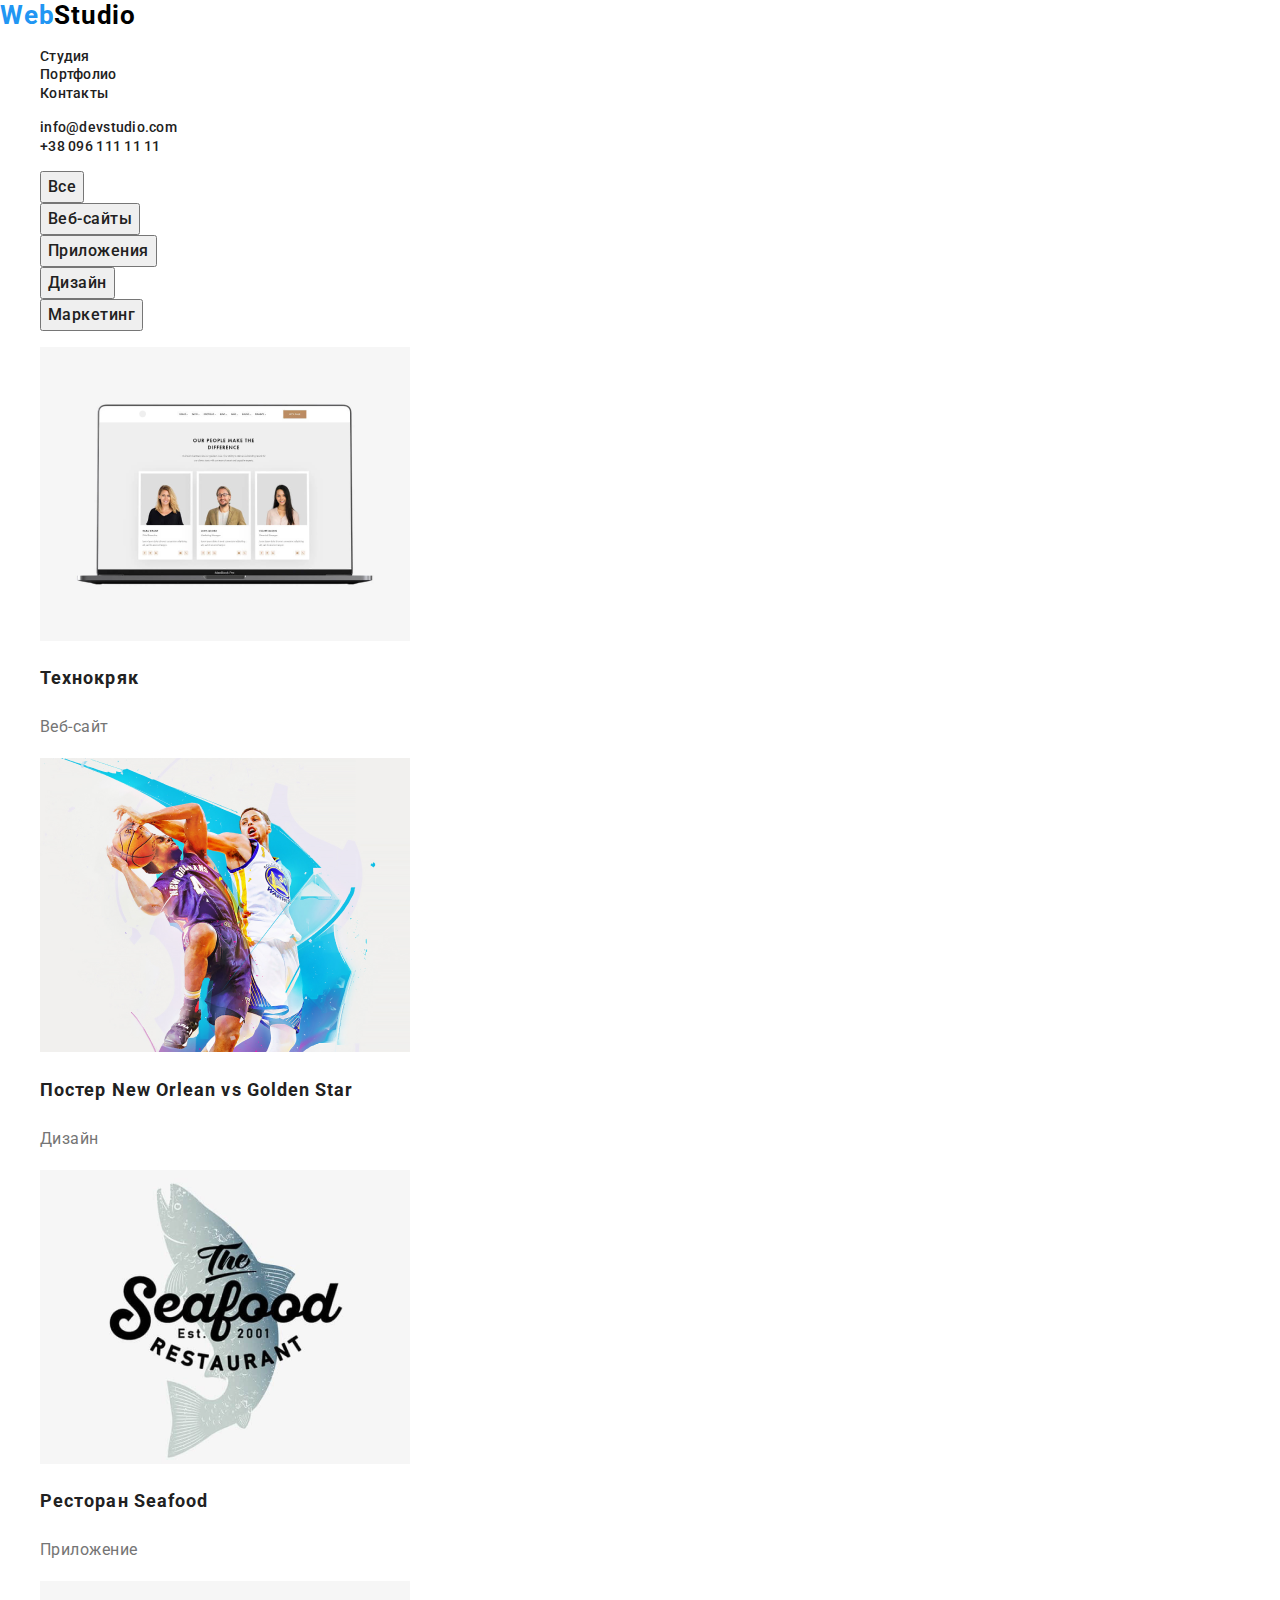
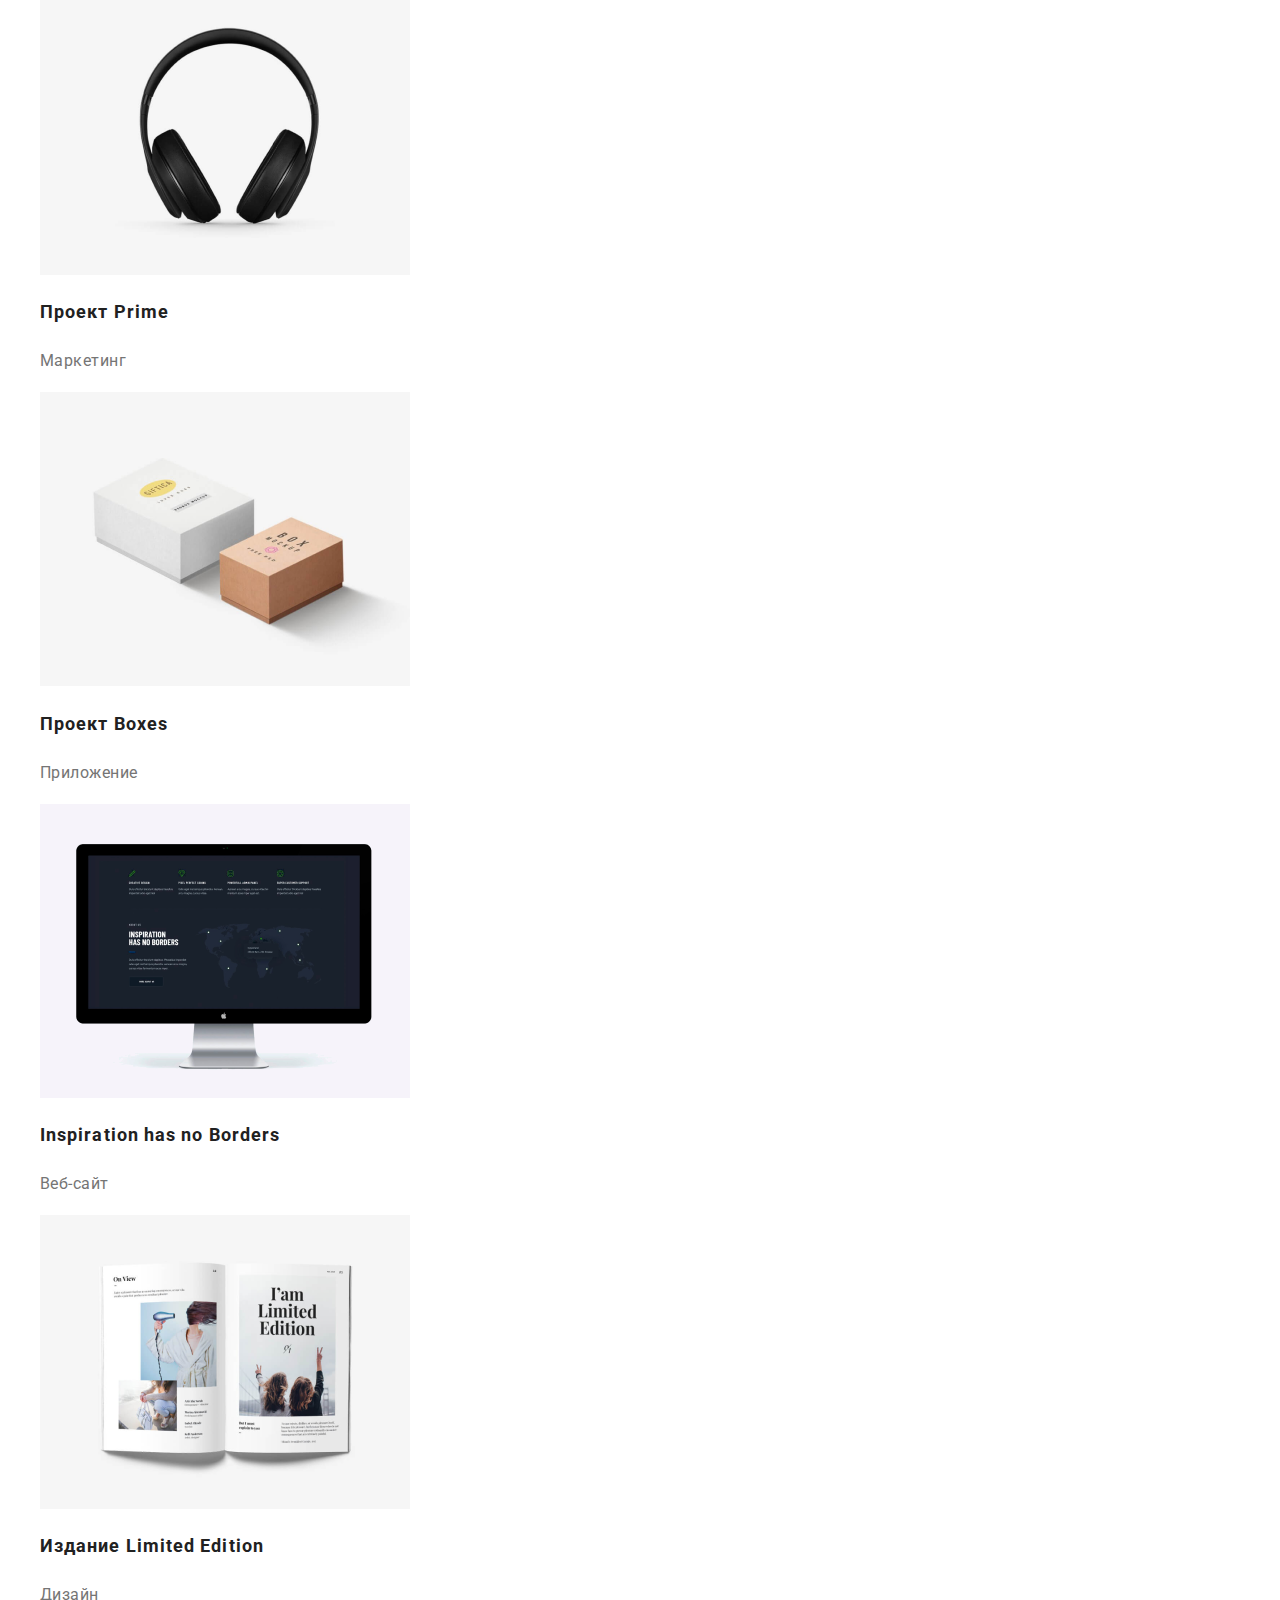
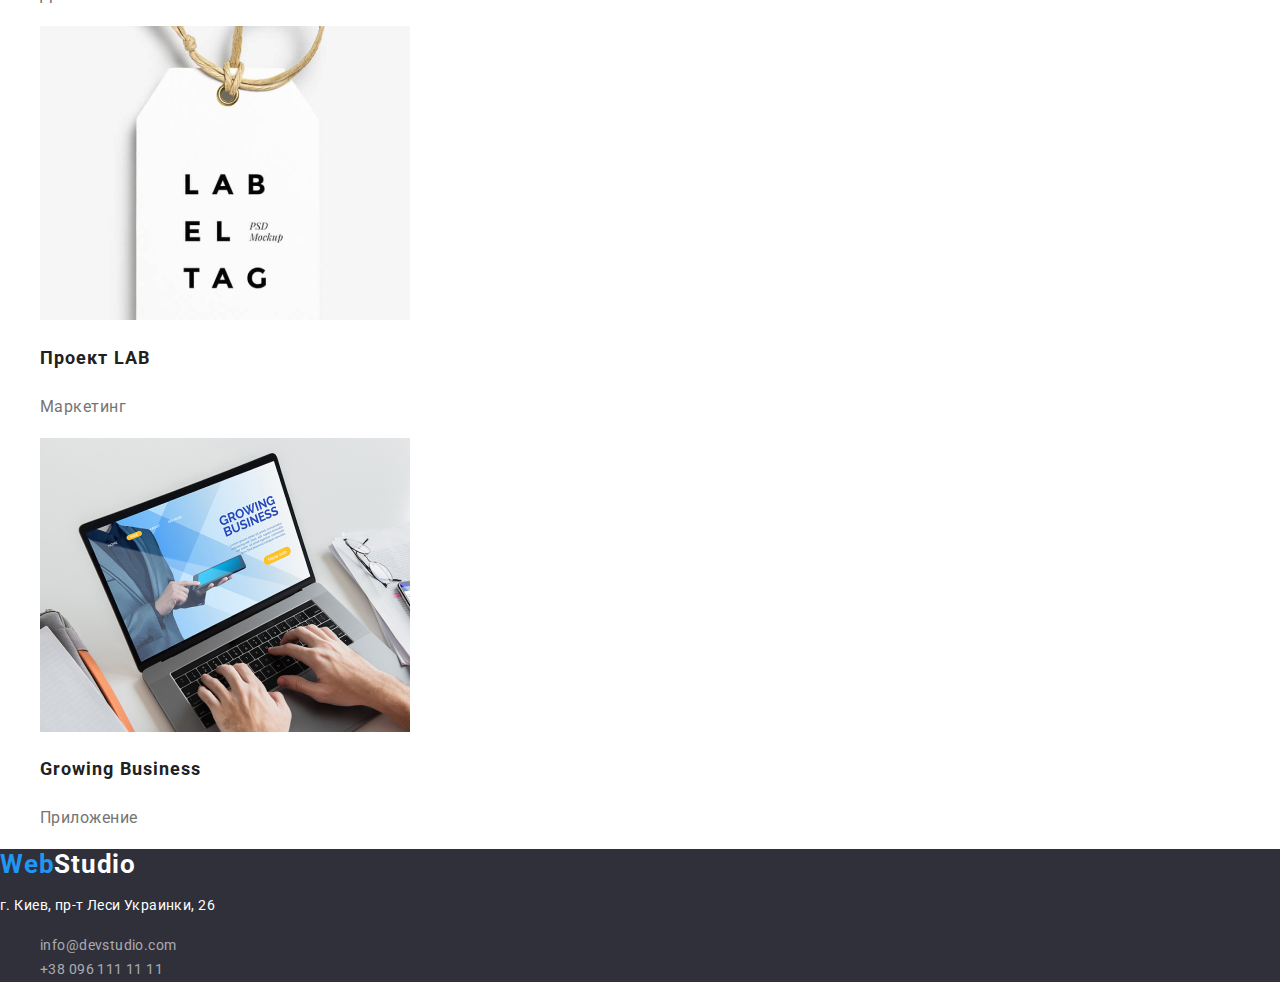
==== portfolio.html @ 299dcc1d "Добавила вкладку портфолио и стили файлам" ====
<!DOCTYPE html>
<html lang="ru">
<head>
    <meta charset="UTF-8">
    <meta name="viewport" content="width=device-width, initial-scale=1.0">
    <title>Portfolio</title>
    <link rel="stylesheet" href="https://cdnjs.cloudflare.com/ajax/libs/modern-normalize/1.0.0/modern-normalize.css">
    <link href="https://fonts.googleapis.com/css2?family=Raleway:wght@700&family=Roboto:wght@400;500;700;900&display=swap" rel="stylesheet">
    <link rel="stylesheet" href="css/styles.css">
</head>
<body>
    <header class="header">
        <nav class="navigation">

                <a class="logo link" lang="en" href="./index.html" aria-label="webstudio logo"><span class="logo-web">Web</span>Studio</a>
                <ul class="navigation-list list">
                    <li class="navigation-list-item"><a class="navigation-list-link link" href="">Студия</a> </li>
                    <li class="navigation-list-item"><a class="navigation-list-link link" href="./portfolio.html">Портфолио</a> </li>
                    <li class="navigation-list-item"><a class="navigation-list-link link" href="">Контакты</a> </li>
                </ul >
                <address class="address">
                    <ul class="address-list list">
                        <li class="address-list-item"><a class="address-list-link link" href="mailto:info@devstudio.com">info@devstudio.com</a></li>
                        <li class="address-list-item"><a class="address-list-link link" href="tel:+380961111111">+38 096 111 11 11</a></li>
                    </ul>
                </address>
        
        </nav>
</header>
<main>
       <!--Portfolio-->
<section class="portfolio">
    <h1 hidden=""> Портфолио</h1>
    <ul class="portfolio-list list">
        <li><button class="portfolio-button" type="button">Все</button></li>
        <li><button class="portfolio-button" type="button">Beб-сайты</button></li>
        <li><button class="portfolio-button" type="button">Приложения</button></li>
        <li><button class="portfolio-button" type="button">Дизайн</button></li>
        <li><button class="portfolio-button" type="button">Маркетинг</button></li>
    </ul>
    <ul class="portfolio-list-pictures list">
        <li>
            <img class="portfolio-list-img" src="./images/portfolio/site.png" width="370" height="294" alt="веб-сайт технокряка">
            <h2 class="porfolio-list-title">Технокряк</h2>
            <p class="portfolio-list-text">Веб-сайт</p></li>
        <li>
            <img class="portfolio-list-img" src="./images/portfolio/poster.png" width="370" height="294" alt="Постер баскетбольный New Orlean vs Golden Star">
            <h2 class="porfolio-list-title">Постер New Orlean vs Golden Star</h2>
            <p class="portfolio-list-text">Дизайн</p>
        </li>
        <li>
            <img class="portfolio-list-img" src="./images/portfolio/seafood.png" width="370" height="294" alt="Логотип ресторана The seafood">
            <h2 class="porfolio-list-title">Ресторан Seafood</h2>
            <p class="portfolio-list-text">Приложение</p>
        </li>
        <li>
            <img class="portfolio-list-img" src="./images/portfolio/headphones.png" width="370" height="294" alt="черные наушники">
            <h2 class="porfolio-list-title">Проект Prime</h2>
            <p class="portfolio-list-text">Маркетинг</p>
        </li>
        <li>
            <img class="portfolio-list-img" src="./images/portfolio/boxes.png" width="370" height="294" alt="две коробки">
            <h2 class="porfolio-list-title">Проект Boxes</h2>
            <p class="portfolio-list-text">Приложение</p>
        </li>
        <li>
            <img class="portfolio-list-img" src="./images/portfolio/computer.png" width="370" height="294" alt="компьютер">
            <h2 class="porfolio-list-title">Inspiration has no Borders</h2>
            <p class="portfolio-list-text">Веб-сайт</p>
        </li>
        <li>
            <img class="portfolio-list-img" src="./images/portfolio/book.png" width="370" height="294" alt="книга">
            <h2 class="porfolio-list-title">Издание Limited Edition</h2>
            <p class="portfolio-list-text">Дизайн</p>
        </li>
        <li>
            <img class="portfolio-list-img" src="./images/portfolio/tag.png" width="370" height="294" alt="бирка лабаратории">
            <h2 class="porfolio-list-title">Проект LAB</h2>
            <p class="portfolio-list-text">Маркетинг</p>
        </li>
        <li>
            <img class="portfolio-list-img" src="./images/portfolio/leptop.png" width="370" height="294" alt="ноутбук">
            <h2 class="porfolio-list-title">Growing Business</h2>
            <p class="portfolio-list-text">Приложение</p>
        </li>
    </ul>
</section>
</main>
<footer class="footer">
    <a class="logo link" lang="en" href="./portfolio.html" aria-label="webstudio logo"><span class="logo-web">Web</span><span class="logo-studio">Studio</span> </a>

        <p class="address-location">г. Киев, пр-т Леси Украинки, 26</p>
        <address class="address">
            <ul class="address-list list">
                <li class="address-list-item"><a class="address-list-link-footer link" href="mailto:info@devstudio.com">info@devstudio.com</a></li>
                <li class="address-list-item"><a class="address-list-link-footer link" href="tel:+380961111111">+38 096 111 11 11</a></li>
            </ul>
        </address>


</footer>
    
</body>
</html>
---- css/styles.css ----
:root{
    --accent-color:#2196F3;
    --main-font:'Roboto', sans-serif;
    --secondary-font: "Raleway", sans-serif;

}







body {
    font-family: var(--main-font);
    font-style: normal;

    
      }
    .list{
        list-style: none; 
    }

      .link {
        text-decoration: none;
      }
      .address {
        font-style: normal;
      }
      /*  ============ HEADER  ============ */
      .logo{
        font-family:var(--secondary-font)
        font-style: normal;
        font-weight: 700;
        font-size: 26px;
        line-height: 1.192;
        letter-spacing: 0.03em;
        color: #000000;
    }
        
     .logo-web{
       color: #2196F3;
}
   .navigation-list-link ,
   .address-list-link {
    font-weight: 500;
    font-size: 14px;
    line-height: 1.143;
    letter-spacing: 0.02em;
    color: #212121;
   }
   .navigation-list-link:hover,
   .navigation-list-link:focus,
   .address-list-link:hover,
   .address-list-link:focus{
    color:var(--accent-color);}
    
        /*  ============END  HEADER  ============ */ 

    
       /*  ===========HERO  ============ */ 
        .hero{
            background: #2F303A;
        }

   .hero-title{
    font-weight: 900;
    font-size: 44px;
    line-height: 1.364;
    text-align: center;
    letter-spacing: 0.06em;
    text-transform: uppercase;
    color: #FFFFFF;
   }

   .button{
    font-weight: 700;
    font-size: 16px;
    line-height: 1.875;
    display: flex;
    align-items: center;
    text-align: center;
    letter-spacing: 0.06em;
    color: #FFFFFF;
    background-color: var(--accent-color);
   }
   /*  =========== END HERO  ============ */ 

     /*  =========== BENEFITS  ============ */ 
.benefits-list-title{
font-weight: 700;
font-size: 14px;
line-height: 1.143;
letter-spacing: 0.03em;
text-transform: uppercase;
color: #212121;

}
.benefits-list-text{
font-weight: 400;
font-size: 14px;
line-height: 1.714;
letter-spacing: 0.03em;
color: #757575;
}
/*  =========== END BENEFITS  ============ */ 

/*  =========== WHAT WE DO   ============ */ 
.title{
font-weight: 700;
font-size: 36px;
line-height: 1.167;
text-align: center;
letter-spacing: 0.03em;
color: #212121;

}
/*  =========== END WHAT WE DO   ============ */ 
/*  =========== OUR TEAM   ============ */ 
.team-member-name{

font-weight: 500;
font-size: 16px;
line-height: 1.186;
text-align: center;
letter-spacing: 0.03em;
color: #212121;
}

.team-member-position{
font-weight: 400;
font-size: 16px;
line-height: 1.186;
letter-spacing: 0.03em;
color: #757575;
}
/*  ===========END  OUR TEAM   ============ */ 

/*  ===========FOOTER  ============ */ 
.address-location{
font-weight: 400;
font-size: 14px;
line-height: 1.714;
letter-spacing: 0.03em;
color: #FFFFFF;
}
.logo-studio{
    color: #FFFFFF;
}
.address-list-link-footer {
font-weight: 400;
font-size: 14px;
line-height: 1.714;
letter-spacing: 0.03em;
color: rgba(255, 255, 255, 0.6);
}
.address-list-link-footer:hover,
.address-list-link-foote:focus{
color:var(--accent-color);
}
.footer{
background: #2F303A;;
}
.portfolio-button{
font-weight: 500;
font-size: 16px;
line-height: 1.625;
text-align: center;
letter-spacing: 0.03em;
color: #212121;
}
.portfolio-button:hover,
.portfolio-button:focus{
    color: #FFFFFF;
    background: var(--accent-color);
}
.porfolio-list-title{
font-weight: 700;
font-size: 18px;
line-height: 2;
letter-spacing: 0.06em;
color: #212121;
}
.portfolio-list-text{
font-weight: 400;
font-size: 16px;
line-height: 1.875;
letter-spacing: 0.03em;
color: #757575;
}
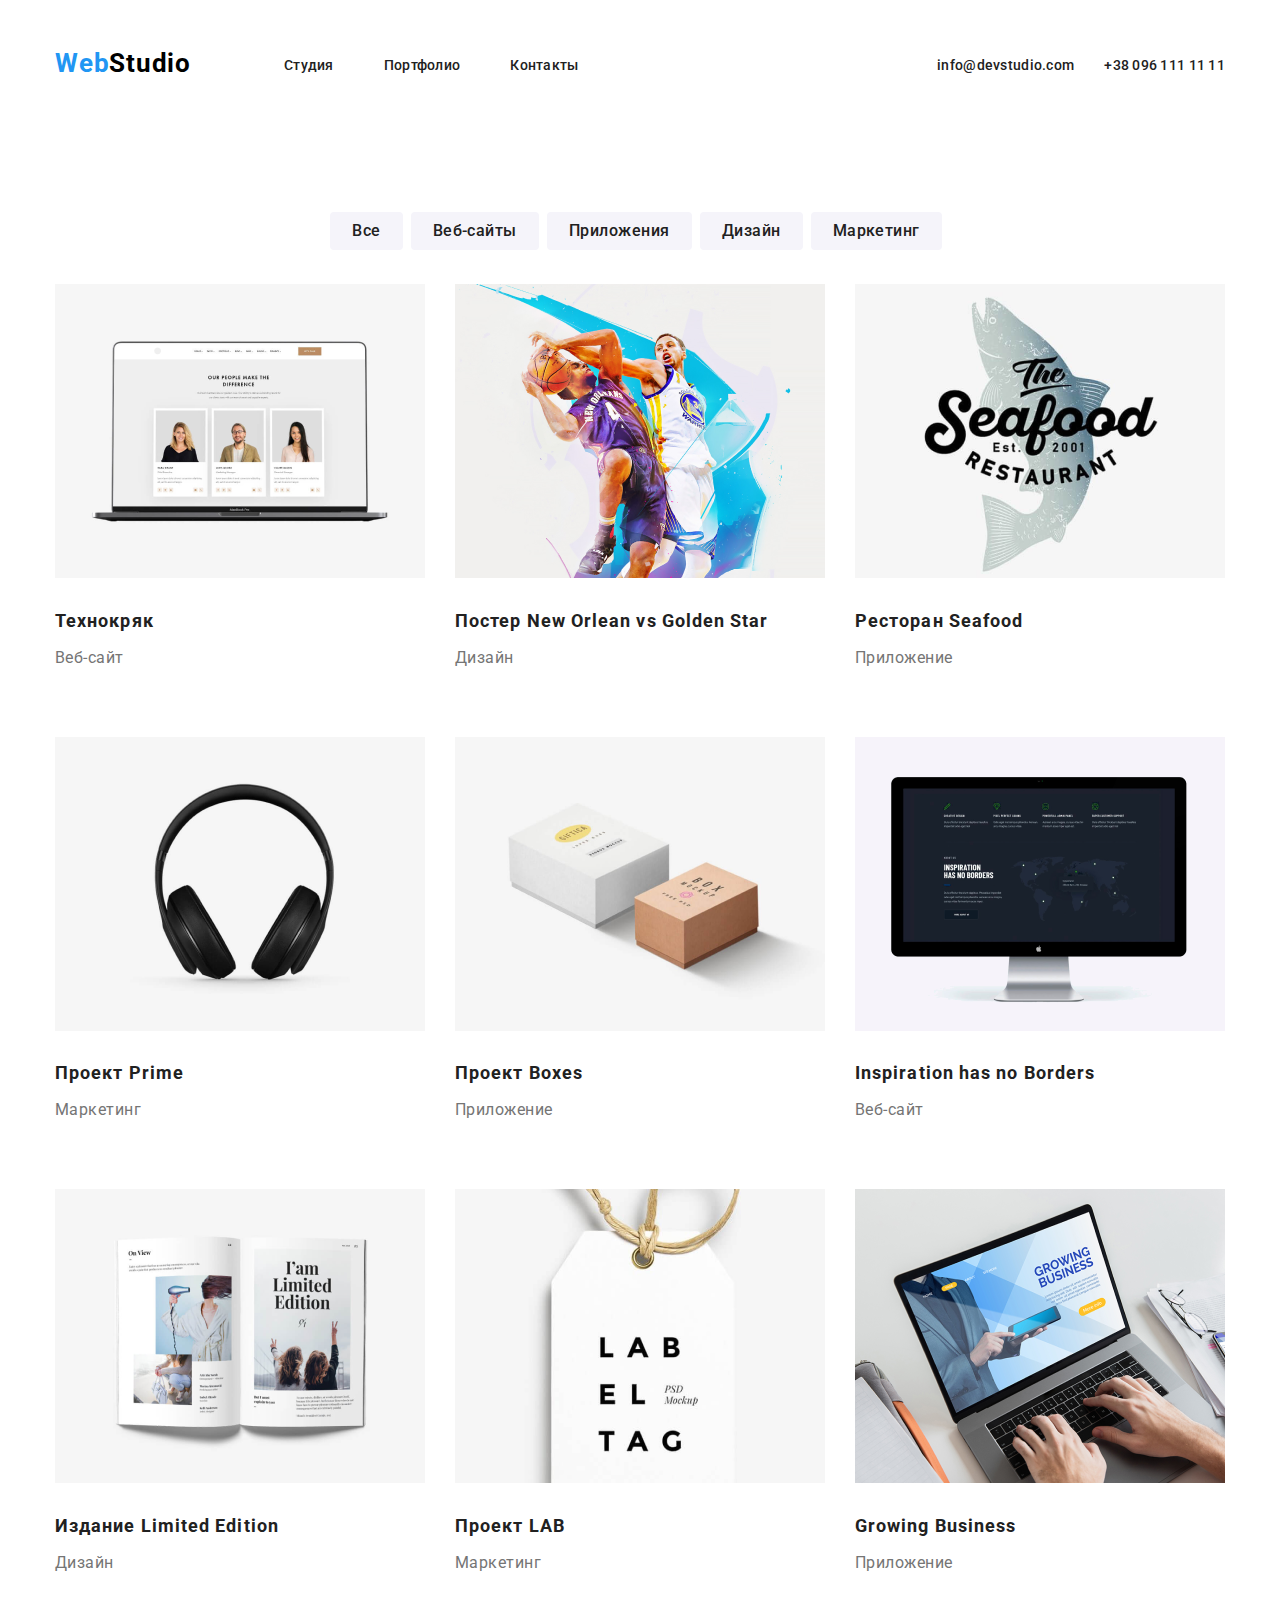
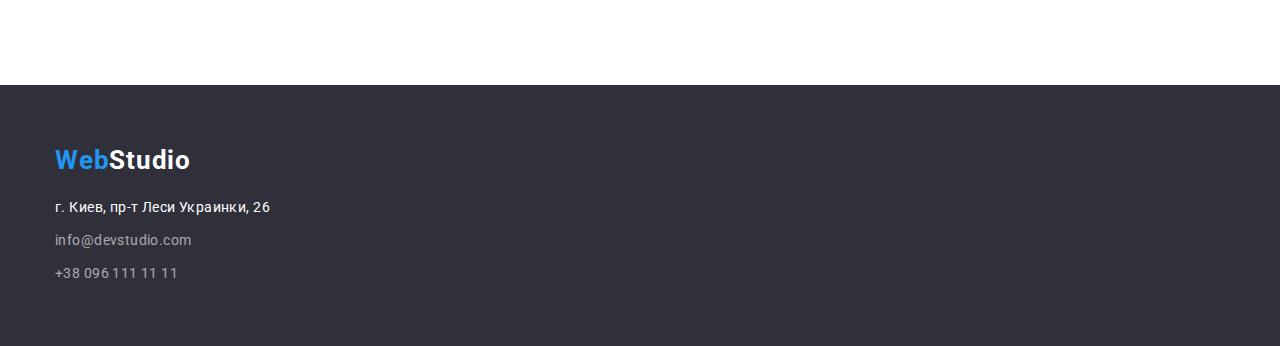
==== commit 6614ce81: "Добавила стили позиционирования контента страниц Студия и Портфолио использовав Flexbox" ====
--- a/portfolio.html
+++ b/portfolio.html
@@ -10,12 +10,13 @@
 </head>
 <body>
     <header class="header">
-        <nav class="navigation">
+        <div class="container">
+            <nav class="navigation">
 
                 <a class="logo link" lang="en" href="./index.html" aria-label="webstudio logo"><span class="logo-web">Web</span>Studio</a>
                 <ul class="navigation-list list">
                     <li class="navigation-list-item"><a class="navigation-list-link link" href="">Студия</a> </li>
-                    <li class="navigation-list-item"><a class="navigation-list-link link" href="./portfolio.html">Портфолио</a> </li>
+                    <li class="navigation-list-item"><a class="navigation-list-link link" href="./index.html">Портфолио</a> </li>
                     <li class="navigation-list-item"><a class="navigation-list-link link" href="">Контакты</a> </li>
                 </ul >
                 <address class="address">
@@ -26,76 +27,86 @@
                 </address>
         
         </nav>
+
+        </div>
+        
 </header>
 <main>
        <!--Portfolio-->
 <section class="portfolio">
-    <h1 hidden=""> Портфолио</h1>
-    <ul class="portfolio-list list">
-        <li><button class="portfolio-button" type="button">Все</button></li>
-        <li><button class="portfolio-button" type="button">Beб-сайты</button></li>
-        <li><button class="portfolio-button" type="button">Приложения</button></li>
-        <li><button class="portfolio-button" type="button">Дизайн</button></li>
-        <li><button class="portfolio-button" type="button">Маркетинг</button></li>
-    </ul>
-    <ul class="portfolio-list-pictures list">
-        <li>
-            <img class="portfolio-list-img" src="./images/portfolio/site.png" width="370" height="294" alt="веб-сайт технокряка">
-            <h2 class="porfolio-list-title">Технокряк</h2>
-            <p class="portfolio-list-text">Веб-сайт</p></li>
-        <li>
-            <img class="portfolio-list-img" src="./images/portfolio/poster.png" width="370" height="294" alt="Постер баскетбольный New Orlean vs Golden Star">
-            <h2 class="porfolio-list-title">Постер New Orlean vs Golden Star</h2>
-            <p class="portfolio-list-text">Дизайн</p>
-        </li>
-        <li>
-            <img class="portfolio-list-img" src="./images/portfolio/seafood.png" width="370" height="294" alt="Логотип ресторана The seafood">
-            <h2 class="porfolio-list-title">Ресторан Seafood</h2>
-            <p class="portfolio-list-text">Приложение</p>
-        </li>
-        <li>
-            <img class="portfolio-list-img" src="./images/portfolio/headphones.png" width="370" height="294" alt="черные наушники">
-            <h2 class="porfolio-list-title">Проект Prime</h2>
-            <p class="portfolio-list-text">Маркетинг</p>
-        </li>
-        <li>
-            <img class="portfolio-list-img" src="./images/portfolio/boxes.png" width="370" height="294" alt="две коробки">
-            <h2 class="porfolio-list-title">Проект Boxes</h2>
-            <p class="portfolio-list-text">Приложение</p>
-        </li>
-        <li>
-            <img class="portfolio-list-img" src="./images/portfolio/computer.png" width="370" height="294" alt="компьютер">
-            <h2 class="porfolio-list-title">Inspiration has no Borders</h2>
-            <p class="portfolio-list-text">Веб-сайт</p>
-        </li>
-        <li>
-            <img class="portfolio-list-img" src="./images/portfolio/book.png" width="370" height="294" alt="книга">
-            <h2 class="porfolio-list-title">Издание Limited Edition</h2>
-            <p class="portfolio-list-text">Дизайн</p>
-        </li>
-        <li>
-            <img class="portfolio-list-img" src="./images/portfolio/tag.png" width="370" height="294" alt="бирка лабаратории">
-            <h2 class="porfolio-list-title">Проект LAB</h2>
-            <p class="portfolio-list-text">Маркетинг</p>
-        </li>
-        <li>
-            <img class="portfolio-list-img" src="./images/portfolio/leptop.png" width="370" height="294" alt="ноутбук">
-            <h2 class="porfolio-list-title">Growing Business</h2>
-            <p class="portfolio-list-text">Приложение</p>
-        </li>
-    </ul>
+    <div class="container">
+        <h1 hidden=""> Портфолио</h1>
+        <ul class="portfolio-list list">
+            <li><button class="portfolio-button" type="button">Все</button></li>
+            <li><button class="portfolio-button" type="button">Beб-сайты</button></li>
+            <li><button class="portfolio-button" type="button">Приложения</button></li>
+            <li><button class="portfolio-button" type="button">Дизайн</button></li>
+            <li><button class="portfolio-button" type="button">Маркетинг</button></li>
+        </ul>
+        <ul class="portfolio-list-pictures list">
+            <li>
+                <img class="portfolio-list-img" src="./images/portfolio/site.png" width="370" height="294" alt="веб-сайт технокряка">
+                <h2 class="porfolio-list-title">Технокряк</h2>
+                <p class="portfolio-list-text">Веб-сайт</p></li>
+            <li>
+                <img class="portfolio-list-img" src="./images/portfolio/poster.png" width="370" height="294" alt="Постер баскетбольный New Orlean vs Golden Star">
+                <h2 class="porfolio-list-title">Постер New Orlean vs Golden Star</h2>
+                <p class="portfolio-list-text">Дизайн</p>
+            </li>
+            <li>
+                <img class="portfolio-list-img" src="./images/portfolio/seafood.png" width="370" height="294" alt="Логотип ресторана The seafood">
+                <h2 class="porfolio-list-title">Ресторан Seafood</h2>
+                <p class="portfolio-list-text">Приложение</p>
+            </li>
+            <li>
+                <img class="portfolio-list-img" src="./images/portfolio/headphones.png" width="370" height="294" alt="черные наушники">
+                <h2 class="porfolio-list-title">Проект Prime</h2>
+                <p class="portfolio-list-text">Маркетинг</p>
+            </li>
+            <li>
+                <img class="portfolio-list-img" src="./images/portfolio/boxes.png" width="370" height="294" alt="две коробки">
+                <h2 class="porfolio-list-title">Проект Boxes</h2>
+                <p class="portfolio-list-text">Приложение</p>
+            </li>
+            <li>
+                <img class="portfolio-list-img" src="./images/portfolio/computer.png" width="370" height="294" alt="компьютер">
+                <h2 class="porfolio-list-title">Inspiration has no Borders</h2>
+                <p class="portfolio-list-text">Веб-сайт</p>
+            </li>
+            <li>
+                <img class="portfolio-list-img" src="./images/portfolio/book.png" width="370" height="294" alt="книга">
+                <h2 class="porfolio-list-title">Издание Limited Edition</h2>
+                <p class="portfolio-list-text">Дизайн</p>
+            </li>
+            <li>
+                <img class="portfolio-list-img" src="./images/portfolio/tag.png" width="370" height="294" alt="бирка лабаратории">
+                <h2 class="porfolio-list-title">Проект LAB</h2>
+                <p class="portfolio-list-text">Маркетинг</p>
+            </li>
+            <li>
+                <img class="portfolio-list-img" src="./images/portfolio/leptop.png" width="370" height="294" alt="ноутбук">
+                <h2 class="porfolio-list-title">Growing Business</h2>
+                <p class="portfolio-list-text">Приложение</p>
+            </li>
+        </ul>
+    </div>
+    
 </section>
 </main>
 <footer class="footer">
-    <a class="logo link" lang="en" href="./portfolio.html" aria-label="webstudio logo"><span class="logo-web">Web</span><span class="logo-studio">Studio</span> </a>
+    <div class="container">
+        <a class="footer-logo  link" lang="en" href="./portfolio.html" aria-label="webstudio logo"><span class="logo-web">Web</span><span class="footer-logo-studio">Studio</span> </a>
 
         <p class="address-location">г. Киев, пр-т Леси Украинки, 26</p>
         <address class="address">
-            <ul class="address-list list">
-                <li class="address-list-item"><a class="address-list-link-footer link" href="mailto:info@devstudio.com">info@devstudio.com</a></li>
-                <li class="address-list-item"><a class="address-list-link-footer link" href="tel:+380961111111">+38 096 111 11 11</a></li>
+            <ul class="address-list-footer list">
+                <li class="address-list-footer-item"><a class="address-list-link-footer link" href="mailto:info@devstudio.com">info@devstudio.com</a></li>
+                <li class="address-list-footer-item"><a class="address-list-link-footer link" href="tel:+380961111111">+38 096 111 11 11</a></li>
             </ul>
         </address>
+
+    </div>
+   
 
 
 </footer>
--- a/css/styles.css
+++ b/css/styles.css
@@ -1,92 +1,171 @@
 :root{
-    --accent-color:#2196F3;
-    --main-font:'Roboto', sans-serif;
-    --secondary-font: "Raleway", sans-serif;
-
-}
-
-
-
-
-
-
+  --accent-color:#2196F3;
+  --main-font:'Roboto', sans-serif;
+  --secondary-font: "Raleway", sans-serif;
+}
+
+
+html{
+  box-sizing: border-box;
+}
+*,
+*::before,
+*::after {
+  box-sizing: inherit;
+  margin: 0;
+  padding:0;
+}
+
+.img{
+  display: block;
+}
+
+.container{
+  width: 1200px;
+  padding: 0 15px;
+  margin: 0 auto;
+}
+.section{
+  padding-top: 94px;
+  padding-bottom: 94px;
+}
 
 body {
-    font-family: var(--main-font);
-    font-style: normal;
-
+  font-family: var(--main-font);
+  font-style: normal;
+
+    }
+  .list{
+      list-style: none; 
+  }
+
+    .link {
+      text-decoration: none;
+    }
+    .address {
+      font-style: normal;
+    }
+    /*  ============ HEADER  ============ */
+    .header{
+      padding-top: 24px;
+      padding-bottom: 25px;
+    }
+    .header.container{
+      display: flex;
+      align-items: center;
+    }
+   .navigation{
+     display: flex;
+   }
     
+   .navigation-list{
+     display: flex;
+     padding-top: 32px;
+     padding-bottom: 32px;
+   }
+    .navigation-list-item:not(:last-child){
+     margin-right: 50px;
+    }
+
+    .address-list{
+     display: flex;
+     padding-top: 32px;
+     padding-bottom: 32px;
+    }
+    .address{
+      margin-left: auto;
+    }
+    
+    .address-list-item:not(:last-child){
+     margin-right: 30px;
+    }
+    
+    
+    .logo{
+      font-family:var(--secondary-font)
+      font-style: normal;
+      font-weight: 700;
+      font-size: 26px;
+      line-height: 1.192;
+      letter-spacing: 0.03em;
+      color: #000000;
+      margin-right:93px; 
+      padding-top: 24px;
+      padding-bottom: 25px;
+  }
+      
+   .logo-web{
+     color: #2196F3;
+}
+ .navigation-list-link ,
+ .address-list-link {
+  font-weight: 500;
+  font-size: 14px;
+  line-height: 1.143;
+  letter-spacing: 0.02em;
+  color: #212121;
+ }
+ .navigation-list-link:hover,
+ .navigation-list-link:focus,
+ .address-list-link:hover,
+ .address-list-link:focus{
+  color:var(--accent-color);}
+  
+      /*  ============END  HEADER  ============ */ 
+
+  
+     /*  ===========HERO  ============ */ 
+      .hero{
+          background: #2F303A;
+          text-align: center;
+          padding-top: 200px;
+          padding-bottom: 200px;
       }
-    .list{
-        list-style: none; 
-    }
-
-      .link {
-        text-decoration: none;
-      }
-      .address {
-        font-style: normal;
-      }
-      /*  ============ HEADER  ============ */
-      .logo{
-        font-family:var(--secondary-font)
-        font-style: normal;
-        font-weight: 700;
-        font-size: 26px;
-        line-height: 1.192;
-        letter-spacing: 0.03em;
-        color: #000000;
-    }
-        
-     .logo-web{
-       color: #2196F3;
-}
-   .navigation-list-link ,
-   .address-list-link {
-    font-weight: 500;
-    font-size: 14px;
-    line-height: 1.143;
-    letter-spacing: 0.02em;
-    color: #212121;
+     
+ .hero-title{
+  font-weight: 900;
+  font-size: 44px;
+  line-height: 1.364;
+  text-align: center;
+  letter-spacing: 0.06em;
+  text-transform: uppercase;
+  color: #FFFFFF;
+  margin-bottom: 30px;
+  margin-left: auto;
+  margin-right: auto;
+ }
+
+ .hero-btn{
+  display: block;
+  padding: 10px 32px;
+  font-weight: 700;
+  border: 0;
+  border-radius: 8px;
+  font-size: 16px;
+  line-height: 1.875;
+  display: inline;
+  align-items: center;
+  text-align: center;
+  letter-spacing: 0.06em;
+  color: #FFFFFF;
+  background-color: var(--accent-color);
+  
+ }
+
+
+ /*  =========== END HERO  ============ */ 
+
+   /*  =========== BENEFITS  ============ */ 
+   .benefits-list{
+     display: flex;
+    justify-content: space-between;
    }
-   .navigation-list-link:hover,
-   .navigation-list-link:focus,
-   .address-list-link:hover,
-   .address-list-link:focus{
-    color:var(--accent-color);}
-    
-        /*  ============END  HEADER  ============ */ 
-
-    
-       /*  ===========HERO  ============ */ 
-        .hero{
-            background: #2F303A;
-        }
-
-   .hero-title{
-    font-weight: 900;
-    font-size: 44px;
-    line-height: 1.364;
-    text-align: center;
-    letter-spacing: 0.06em;
-    text-transform: uppercase;
-    color: #FFFFFF;
+
+   .benefits-list >li {
+    flex-basis: 270px;
+    margin-right: 30px;
    }
 
-   .button{
-    font-weight: 700;
-    font-size: 16px;
-    line-height: 1.875;
-    display: flex;
-    align-items: center;
-    text-align: center;
-    letter-spacing: 0.06em;
-    color: #FFFFFF;
-    background-color: var(--accent-color);
-   }
-   /*  =========== END HERO  ============ */ 
-
-     /*  =========== BENEFITS  ============ */ 
 .benefits-list-title{
 font-weight: 700;
 font-size: 14px;
@@ -94,6 +173,7 @@
 letter-spacing: 0.03em;
 text-transform: uppercase;
 color: #212121;
+margin-bottom: 10px;
 
 }
 .benefits-list-text{
@@ -103,28 +183,56 @@
 letter-spacing: 0.03em;
 color: #757575;
 }
+
+
+
+
 /*  =========== END BENEFITS  ============ */ 
 
 /*  =========== WHAT WE DO   ============ */ 
-.title{
-font-weight: 700;
-font-size: 36px;
-line-height: 1.167;
-text-align: center;
-letter-spacing: 0.03em;
-color: #212121;
-
-}
+.title {
+  
+  margin-bottom: 50px;
+  text-align: center;
+  font-weight: 700;
+  font-size: 36px;
+  line-height: 1.167;
+  letter-spacing: 0.03em;
+  align-items: center;
+}
+.what-we-do-list{
+  display: flex;
+}
+.what-we-do-list> li {
+  margin-right: 30px;
+}
+.what-we-do-list> li:last-child {
+  margin-right: 0px;
+}
+
+
 /*  =========== END WHAT WE DO   ============ */ 
 /*  =========== OUR TEAM   ============ */ 
+.team-list{
+  display: flex;
+}
+.team-list> li {
+  margin-right: 30px;
+}
+.team-list > li:last-child {
+  margin-right: 0px;
+}
+.team-img{
+  margin-bottom: 30px;
+}
 .team-member-name{
-
 font-weight: 500;
 font-size: 16px;
 line-height: 1.186;
 text-align: center;
 letter-spacing: 0.03em;
 color: #212121;
+margin-bottom: 10px;
 }
 
 .team-member-position{
@@ -133,20 +241,39 @@
 line-height: 1.186;
 letter-spacing: 0.03em;
 color: #757575;
+text-align: center;
 }
 /*  ===========END  OUR TEAM   ============ */ 
 
 /*  ===========FOOTER  ============ */ 
+.address-list-footer{
+  display: block;
+}
 .address-location{
 font-weight: 400;
 font-size: 14px;
 line-height: 1.714;
 letter-spacing: 0.03em;
 color: #FFFFFF;
-}
-.logo-studio{
-    color: #FFFFFF;
-}
+margin-bottom: 9px;
+}
+.footer-logo{
+      display: inline-block;
+      font-family:var(--secondary-font)
+      font-style: normal;
+      font-weight: 700;
+      font-size: 26px;
+      line-height: 1.192;
+      letter-spacing: 0.03em;
+      color: #000000;
+      margin-bottom: 20px;
+      
+}
+
+.footer-logo-studio{
+  color: #FFFFFF;
+}
+
 .address-list-link-footer {
 font-weight: 400;
 font-size: 14px;
@@ -155,24 +282,74 @@
 color: rgba(255, 255, 255, 0.6);
 }
 .address-list-link-footer:hover,
-.address-list-link-foote:focus{
+.address-list-link-footer:focus{
 color:var(--accent-color);
 }
 .footer{
-background: #2F303A;;
+background: #2F303A;
+padding-top:60px ;
+padding-bottom:60px ;
+}
+.address-list-footer-item:not(:last-child){
+  margin-bottom: 9px;
+}
+/*  =========== PORTFOLIO   ============ */ 
+.portfolio{
+  padding-top: 81px;
+  padding-bottom: 107px;
+}
+.portfolio-list{
+  display: flex;
+  justify-content: center;
+  
 }
 .portfolio-button{
-font-weight: 500;
-font-size: 16px;
-line-height: 1.625;
-text-align: center;
-letter-spacing: 0.03em;
-color: #212121;
+  margin-right: 8px;
+}
+.portfolio-button:not(:last-child){
+  margin-right: 0px;
+}
+.portfolio-list-pictures{
+  display: flex;
+  flex-wrap: wrap;
+ 
+}
+.portfolio-list-pictures>li{
+  margin-right: 30px;
+  margin-bottom: 30px;
+}
+.portfolio-list-pictures>li:nth-child(3n){
+  margin-right: 0px;
+}
+.portfolio-list-pictures>li:nth-last-child(-n+3){
+  margin-bottom: 0px;
+}
+.portfolio-list-img{
+  margin-top: 34px;
+  margin-bottom: 20px;
+}
+.porfolio-list-title{
+  margin-bottom: 4px;
+}
+
+.portfolio-button{
+  padding: 6px 22px;
+  border-style: none;
+  border-radius: 4px;
+  background-color: #f5f4fa;
+  color: #212121;
+  font-family: Roboto;
+  font-style: normal;
+  font-weight: 500;
+  font-size: 16px;
+  line-height: 1.625;
+  text-align: center;
+  letter-spacing: 0.03em;
 }
 .portfolio-button:hover,
 .portfolio-button:focus{
-    color: #FFFFFF;
-    background: var(--accent-color);
+  color: #FFFFFF;
+  background: var(--accent-color);
 }
 .porfolio-list-title{
 font-weight: 700;
